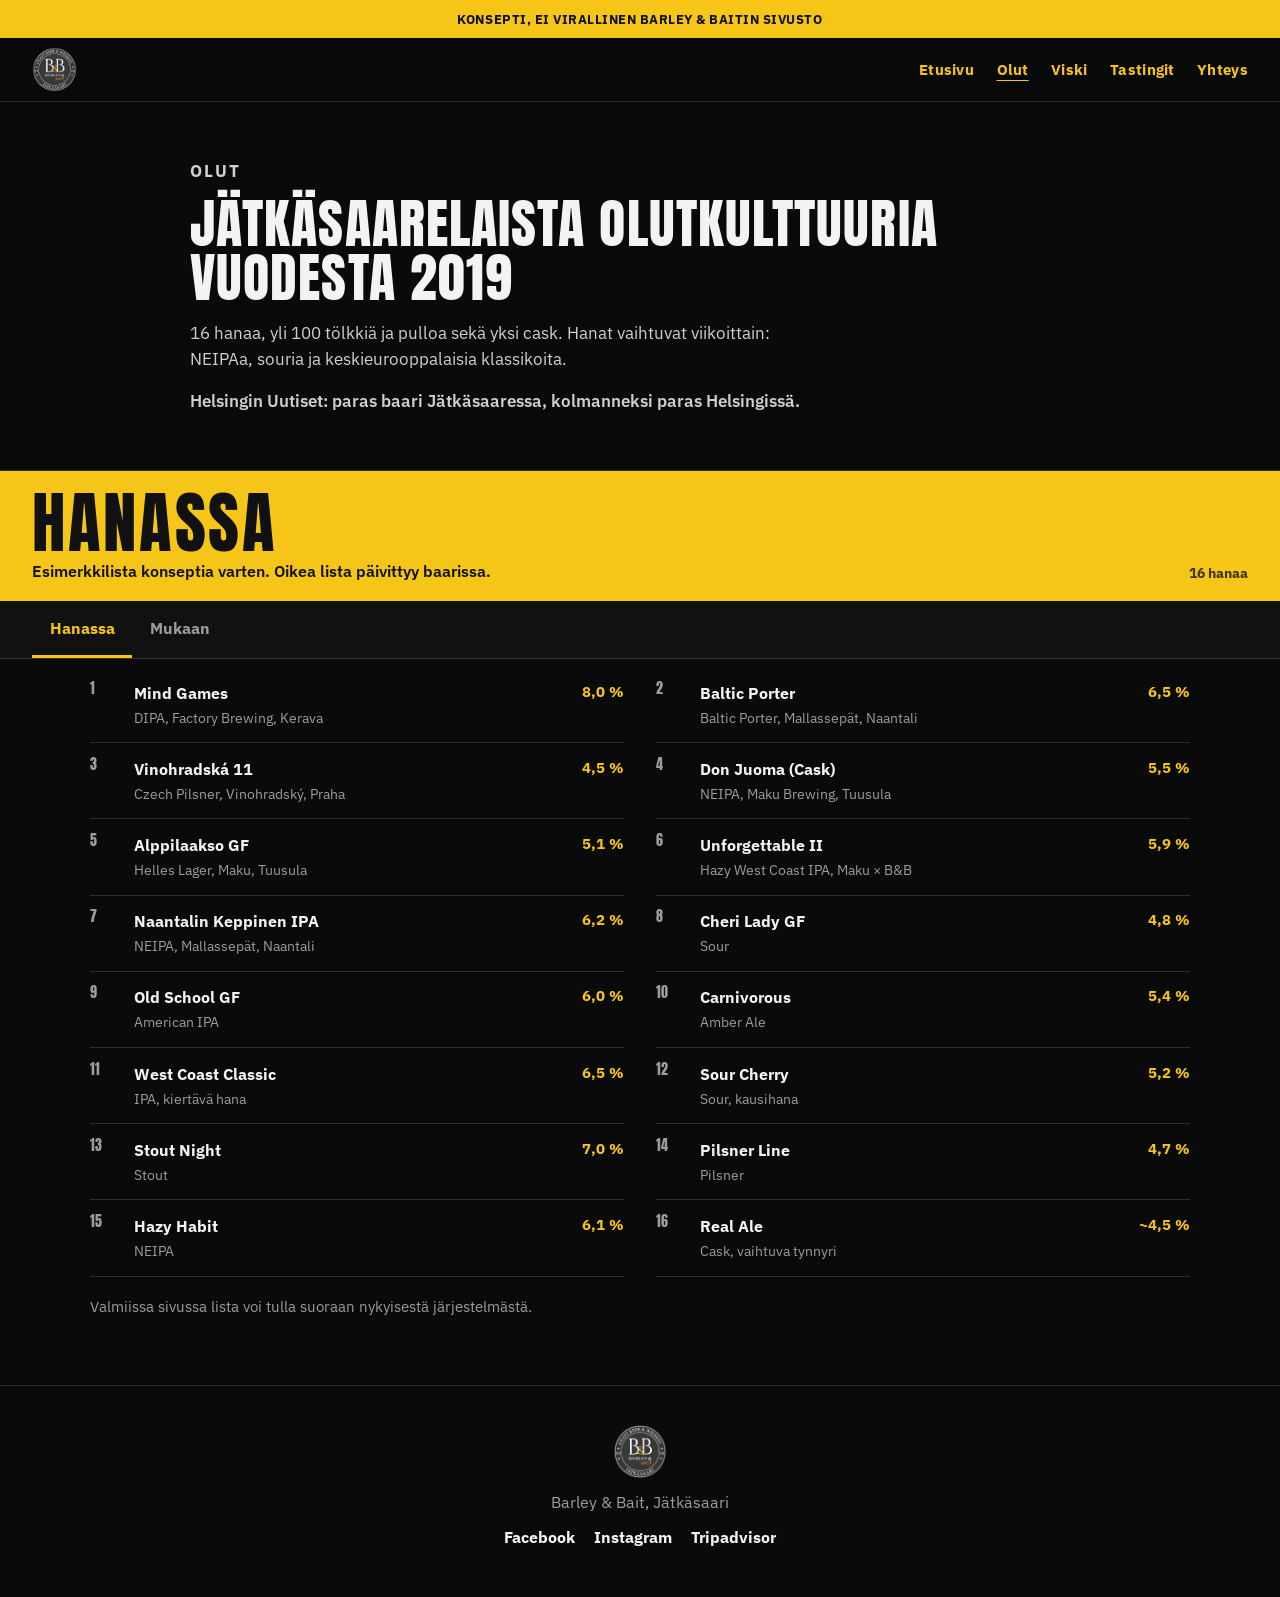
==== olut.html @ c0c60204 "Split concept into separate pages like the original site Move olut, viski, tastingit, and yhteys ont" ====
<!DOCTYPE html>
<html lang="fi">
<head>
  <meta charset="UTF-8" />
  <meta name="viewport" content="width=device-width, initial-scale=1" />
  <title>Olut | Barley &amp; Bait</title>
  <meta name="description" content="Hanassa nyt: 16 hanaa, real ale ja yli 100 tölkkiä sekä pulloa mukaan." />
  <meta name="robots" content="noindex, nofollow" />
  <link rel="preconnect" href="https://fonts.googleapis.com" />
  <link rel="preconnect" href="https://fonts.gstatic.com" crossorigin />
  <link href="https://fonts.googleapis.com/css2?family=Anton&family=IBM+Plex+Sans:ital,wght@0,400;0,500;0,600;0,700;1,400&display=swap" rel="stylesheet" />
  <link rel="stylesheet" href="styles.css" />
</head>
<body>
  <div class="concept-banner" role="note">Konsepti, ei virallinen Barley &amp; Baitin sivusto</div>

  <header class="site-header" id="top">
    <a class="logo" href="index.html">
      <img src="assets/barley-bait-logo.png" alt="Barley &amp; Bait" width="48" height="48" />
    </a>
    <button class="nav-toggle" type="button" aria-expanded="false" aria-controls="site-nav" aria-label="Avaa valikko">
      <span></span><span></span>
    </button>
    <nav class="site-nav" id="site-nav" aria-label="Päänavigaatio">
      <a href="index.html">Etusivu</a>
      <a href="olut.html" aria-current="page">Olut</a>
      <a href="viski.html">Viski</a>
      <a href="tastingit.html">Tastingit</a>
      <a href="yhteys.html">Yhteys</a>
    </nav>
  </header>

  <main>
    <section class="page-intro">
      <p class="eyebrow">Olut</p>
      <h1>Jätkäsaarelaista olutkulttuuria vuodesta 2019</h1>
      <p>
        16 hanaa, yli 100 tölkkiä ja pulloa sekä yksi cask.
        Hanat vaihtuvat viikoittain: NEIPAa, souria ja keskieurooppalaisia klassikoita.
      </p>
      <p class="about__note">Helsingin Uutiset: paras baari Jätkäsaaressa, kolmanneksi paras Helsingissä.</p>
    </section>

    <section class="board" id="hanassa">
      <div class="board__bar">
        <div>
          <h2>Hanassa</h2>
          <p>Esimerkkilista konseptia varten. Oikea lista päivittyy baarissa.</p>
        </div>
        <p class="board__meta">16 hanaa</p>
      </div>

      <div class="board__tabs" role="tablist" aria-label="Olutlistat">
        <button class="board__tab is-active" type="button" role="tab" aria-selected="true" data-panel="hanassa">Hanassa</button>
        <button class="board__tab" type="button" role="tab" aria-selected="false" data-panel="takeaway">Mukaan</button>
      </div>

      <div class="board__panel is-active" id="panel-hanassa" role="tabpanel">
        <ol class="taps">
          <li><span class="taps__n">1</span><div><strong>Mind Games</strong><span>DIPA, Factory Brewing, Kerava</span></div><em>8,0 %</em></li>
          <li><span class="taps__n">2</span><div><strong>Baltic Porter</strong><span>Baltic Porter, Mallassepät, Naantali</span></div><em>6,5 %</em></li>
          <li><span class="taps__n">3</span><div><strong>Vinohradská 11</strong><span>Czech Pilsner, Vinohradský, Praha</span></div><em>4,5 %</em></li>
          <li><span class="taps__n">4</span><div><strong>Don Juoma (Cask)</strong><span>NEIPA, Maku Brewing, Tuusula</span></div><em>5,5 %</em></li>
          <li><span class="taps__n">5</span><div><strong>Alppilaakso GF</strong><span>Helles Lager, Maku, Tuusula</span></div><em>5,1 %</em></li>
          <li><span class="taps__n">6</span><div><strong>Unforgettable II</strong><span>Hazy West Coast IPA, Maku × B&amp;B</span></div><em>5,9 %</em></li>
          <li><span class="taps__n">7</span><div><strong>Naantalin Keppinen IPA</strong><span>NEIPA, Mallassepät, Naantali</span></div><em>6,2 %</em></li>
          <li><span class="taps__n">8</span><div><strong>Cheri Lady GF</strong><span>Sour</span></div><em>4,8 %</em></li>
          <li><span class="taps__n">9</span><div><strong>Old School GF</strong><span>American IPA</span></div><em>6,0 %</em></li>
          <li><span class="taps__n">10</span><div><strong>Carnivorous</strong><span>Amber Ale</span></div><em>5,4 %</em></li>
          <li><span class="taps__n">11</span><div><strong>West Coast Classic</strong><span>IPA, kiertävä hana</span></div><em>6,5 %</em></li>
          <li><span class="taps__n">12</span><div><strong>Sour Cherry</strong><span>Sour, kausihana</span></div><em>5,2 %</em></li>
          <li><span class="taps__n">13</span><div><strong>Stout Night</strong><span>Stout</span></div><em>7,0 %</em></li>
          <li><span class="taps__n">14</span><div><strong>Pilsner Line</strong><span>Pilsner</span></div><em>4,7 %</em></li>
          <li><span class="taps__n">15</span><div><strong>Hazy Habit</strong><span>NEIPA</span></div><em>6,1 %</em></li>
          <li><span class="taps__n">16</span><div><strong>Real Ale</strong><span>Cask, vaihtuva tynnyri</span></div><em>~4,5 %</em></li>
        </ol>
        <p class="board__foot">Valmiissa sivussa lista voi tulla suoraan nykyisestä järjestelmästä.</p>
      </div>

      <div class="board__panel" id="panel-takeaway" role="tabpanel" hidden>
        <div class="takeaway">
          <h3>Tölkit ja pullot mukaan</h3>
          <ul class="takeaway__facts">
            <li><strong>100+</strong> tölkkiä ja pulloa</li>
            <li><strong>14–21</strong> mukaanmyynti</li>
            <li><strong>Alle 8 %</strong></li>
          </ul>
          <p>Konseptissa ei ole koko take away -listaa. Valmis sivu näyttää saman listan kuin nykyinen sivusto.</p>
        </div>
      </div>
    </section>
  </main>

  <footer class="site-footer">
    <img src="assets/barley-bait-logo.png" alt="" width="56" height="56" />
    <p>Barley &amp; Bait, Jätkäsaari</p>
    <div class="social social--footer">
      <a href="https://www.facebook.com/barleybait" target="_blank" rel="noopener noreferrer">Facebook</a>
      <a href="https://www.instagram.com/barleybait" target="_blank" rel="noopener noreferrer">Instagram</a>
      <a href="https://www.tripadvisor.com/Restaurant_Review-g189934-d19238887-Reviews-Barley_Bait-Helsinki_Uusimaa.html" target="_blank" rel="noopener noreferrer">Tripadvisor</a>
    </div>
  </footer>

  <script src="script.js"></script>
</body>
</html>
---- styles.css ----
:root {
  --black: #0a0a0a;
  --ink: #f3f3f3;
  --muted: #9c9c9c;
  --yellow: #f5c518;
  --yellow-dark: #d4a60f;
  --line: rgba(255, 255, 255, 0.14);
  --font-display: "Anton", Impact, sans-serif;
  --font-body: "IBM Plex Sans", "Segoe UI", sans-serif;
  --banner-h: 2.4rem;
  --header-h: 4rem;
  --ease: cubic-bezier(0.22, 1, 0.36, 1);
}

*,
*::before,
*::after {
  box-sizing: border-box;
}

html {
  scroll-behavior: smooth;
}

body {
  margin: 0;
  font-family: var(--font-body);
  color: var(--ink);
  background: var(--black);
  line-height: 1.5;
  -webkit-font-smoothing: antialiased;
}

img {
  display: block;
  max-width: 100%;
}

a {
  color: inherit;
}

button,
input,
textarea {
  font: inherit;
}

h1,
h2,
h3 {
  margin: 0;
  font-weight: 400;
  line-height: 1;
}

p {
  margin: 0;
}

.concept-banner {
  position: sticky;
  top: 0;
  z-index: 50;
  min-height: var(--banner-h);
  display: grid;
  place-items: center;
  padding: 0.5rem 1rem;
  background: var(--yellow);
  color: #111;
  font-size: 0.8rem;
  font-weight: 700;
  letter-spacing: 0.04em;
  text-transform: uppercase;
  text-align: center;
}

.site-header {
  position: sticky;
  top: var(--banner-h);
  z-index: 40;
  display: flex;
  align-items: center;
  justify-content: space-between;
  gap: 1rem;
  min-height: var(--header-h);
  padding: 0.5rem clamp(1rem, 4vw, 2rem);
  background: rgba(10, 10, 10, 0.94);
  border-bottom: 1px solid var(--line);
}

.logo img {
  width: 2.8rem;
  height: 2.8rem;
}

.site-nav {
  display: flex;
  gap: 1.4rem;
}

.site-nav a {
  color: var(--yellow);
  text-decoration: none;
  font-weight: 700;
  font-size: 0.95rem;
  letter-spacing: 0.02em;
}

.site-nav a:hover,
.site-nav a[aria-current="page"] {
  color: #fff;
}

.site-nav a[aria-current="page"] {
  color: var(--yellow);
  text-decoration: underline;
  text-underline-offset: 0.35em;
}

.nav-toggle {
  display: none;
  width: 2.5rem;
  height: 2.5rem;
  border: 1px solid var(--line);
  background: transparent;
  color: var(--ink);
  cursor: pointer;
  padding: 0;
}

.nav-toggle span {
  display: block;
  width: 1rem;
  height: 2px;
  margin: 0.28rem auto;
  background: currentColor;
}

.nav-toggle[aria-expanded="true"] span:first-child {
  transform: translateY(4px) rotate(45deg);
}

.nav-toggle[aria-expanded="true"] span:last-child {
  transform: translateY(-4px) rotate(-45deg);
}

.btn {
  display: inline-flex;
  align-items: center;
  justify-content: center;
  min-height: 2.85rem;
  padding: 0.7rem 1.2rem;
  border: 2px solid transparent;
  text-decoration: none;
  font-weight: 700;
  letter-spacing: 0.03em;
  cursor: pointer;
}

.btn--yellow {
  background: var(--yellow);
  color: #111;
}

.btn--yellow:hover {
  background: #ffe06a;
}

.btn--outline {
  border-color: rgba(255, 255, 255, 0.35);
  background: transparent;
  color: var(--ink);
}

.btn--outline:hover {
  border-color: var(--yellow);
  color: var(--yellow);
}

.hero {
  position: relative;
  min-height: calc(100svh - var(--banner-h) - var(--header-h));
  display: grid;
  place-content: center;
  justify-items: center;
  text-align: center;
  overflow: hidden;
  padding: 3rem 1.25rem 4rem;
}

.hero__media {
  position: absolute;
  inset: 0;
}

.hero__media img {
  width: 100%;
  height: 100%;
  object-fit: cover;
  object-position: center 40%;
  transform: scale(1.05);
}

.hero__scrim {
  position: absolute;
  inset: 0;
  background:
    radial-gradient(circle at 50% 35%, rgba(10, 10, 10, 0.35), rgba(10, 10, 10, 0.82) 58%),
    linear-gradient(180deg, rgba(10, 10, 10, 0.45) 0%, rgba(10, 10, 10, 0.55) 45%, var(--black) 100%);
}

.hero__content {
  position: relative;
  z-index: 1;
  display: grid;
  justify-items: center;
  gap: 1rem;
  width: min(40rem, 100%);
}

.hero__logo {
  width: clamp(11rem, 34vw, 17rem);
  height: auto;
  margin-bottom: 0.4rem;
  filter: drop-shadow(0 12px 28px rgba(0, 0, 0, 0.55));
  animation: pop 0.8s var(--ease) both;
}

.hero__place {
  color: var(--yellow);
  font-size: 0.82rem;
  font-weight: 700;
  letter-spacing: 0.12em;
  text-transform: uppercase;
}

.hero__lede {
  max-width: 34rem;
  color: #d8d8d8;
  font-size: clamp(1.05rem, 2.2vw, 1.25rem);
}

.hero__actions {
  display: flex;
  flex-wrap: wrap;
  justify-content: center;
  gap: 0.7rem;
  margin-top: 0.6rem;
}

.board {
  border-top: 1px solid var(--line);
}

.board__bar {
  background: var(--yellow);
  color: #111;
  padding: 1.1rem clamp(1rem, 4vw, 2rem);
  display: flex;
  justify-content: space-between;
  align-items: end;
  gap: 1rem;
  flex-wrap: wrap;
}

.board__bar h2 {
  font-family: var(--font-display);
  font-size: clamp(2.4rem, 8vw, 4.2rem);
  letter-spacing: 0.04em;
  text-transform: uppercase;
}

.board__bar p {
  margin-top: 0.2rem;
  font-weight: 600;
}

.board__meta {
  font-size: 0.85rem;
  font-weight: 700 !important;
  opacity: 0.8;
}

.board__tabs {
  display: flex;
  gap: 0;
  border-bottom: 1px solid var(--line);
  padding: 0 clamp(1rem, 4vw, 2rem);
  background: #111;
}

.board__tab {
  border: 0;
  background: transparent;
  color: var(--muted);
  padding: 0.95rem 1.1rem;
  font-weight: 700;
  cursor: pointer;
  border-bottom: 3px solid transparent;
}

.board__tab.is-active {
  color: var(--yellow);
  border-bottom-color: var(--yellow);
}

.board__panel {
  width: min(1100px, calc(100% - 2rem));
  margin: 0 auto;
  padding: 0.5rem 0 2.2rem;
}

.board__foot {
  margin-top: 1.2rem;
  color: var(--muted);
  font-size: 0.92rem;
  max-width: 44rem;
}

.taps {
  list-style: none;
  margin: 0;
  padding: 0;
  display: grid;
  grid-template-columns: repeat(2, minmax(0, 1fr));
  column-gap: 2rem;
}

.taps li {
  display: grid;
  grid-template-columns: 2rem 1fr auto;
  gap: 0.75rem;
  align-items: start;
  padding: 0.85rem 0;
  border-bottom: 1px solid var(--line);
}

.taps__n {
  font-family: var(--font-display);
  color: var(--yellow);
  font-size: 1.2rem;
  line-height: 1.2;
}

.taps strong {
  display: block;
  font-size: 1rem;
  font-weight: 700;
}

.taps span {
  color: var(--muted);
  font-size: 0.86rem;
}

.taps em {
  font-style: normal;
  font-weight: 700;
  color: var(--yellow);
  white-space: nowrap;
  font-size: 0.92rem;
}

.takeaway {
  padding: 1.6rem 0 0.5rem;
  max-width: 40rem;
}

.takeaway h3 {
  font-family: var(--font-display);
  font-size: clamp(1.8rem, 5vw, 2.4rem);
  letter-spacing: 0.03em;
  text-transform: uppercase;
  margin-bottom: 1rem;
}

.takeaway__facts {
  list-style: none;
  margin: 0 0 1rem;
  padding: 0;
  display: grid;
  grid-template-columns: repeat(3, minmax(0, 1fr));
  gap: 0.75rem;
}

.takeaway__facts li {
  border-top: 3px solid var(--yellow);
  padding-top: 0.7rem;
  color: var(--muted);
  font-size: 0.92rem;
}

.takeaway__facts strong {
  display: block;
  color: var(--ink);
  font-size: 1.15rem;
  margin-bottom: 0.15rem;
}

.takeaway p {
  color: var(--muted);
}

.home-links {
  display: grid;
  grid-template-columns: repeat(2, minmax(0, 1fr));
  gap: 1px;
  background: var(--line);
  border-top: 1px solid var(--line);
}

.home-link {
  display: grid;
  gap: 0.35rem;
  padding: clamp(1.6rem, 4vw, 2.4rem) clamp(1rem, 4vw, 2rem);
  background: var(--black);
  text-decoration: none;
  transition: background 0.2s var(--ease);
}

.home-link:hover {
  background: #141414;
}

.home-link span {
  color: var(--yellow);
  font-size: 0.78rem;
  font-weight: 700;
  letter-spacing: 0.12em;
  text-transform: uppercase;
}

.home-link strong {
  font-family: var(--font-display);
  font-size: clamp(1.5rem, 4vw, 2.2rem);
  font-weight: 400;
  letter-spacing: 0.02em;
  text-transform: uppercase;
}

.page-intro,
.page-section {
  width: min(900px, calc(100% - 2rem));
  margin: 0 auto;
  padding: clamp(2.4rem, 6vw, 3.5rem) 0;
}

.page-intro h1,
.page-section h1,
.tastings__intro h1 {
  font-family: var(--font-display);
  font-size: clamp(2.2rem, 6vw, 3.4rem);
  letter-spacing: 0.02em;
  text-transform: uppercase;
  margin: 0.5rem 0 1rem;
}

.page-intro p {
  color: #cfcfcf;
  font-size: 1.08rem;
  max-width: 40rem;
}

.visit.page-section {
  width: min(1100px, calc(100% - 2rem));
}

.visit h1 {
  font-family: var(--font-display);
  font-size: clamp(2.2rem, 6vw, 3.4rem);
  letter-spacing: 0.02em;
  text-transform: uppercase;
  margin: 0.4rem 0 1.6rem;
}

.visit h2 {
  font-family: var(--font-display);
  color: var(--yellow);
  letter-spacing: 0.04em;
  text-transform: uppercase;
  font-size: 1.15rem;
  margin-bottom: 0.4rem;
}

.whiskey-page {
  border-top: 1px solid var(--line);
}

.whiskey-page__grid {
  width: min(980px, calc(100% - 2rem));
  margin: 0 auto;
  padding: clamp(2rem, 5vw, 3rem) 0 clamp(3rem, 6vw, 4rem);
  display: grid;
  grid-template-columns: 1.2fr 0.8fr;
  gap: clamp(1.5rem, 4vw, 2.5rem);
  align-items: start;
}

.whiskey-page__copy h2 {
  font-family: var(--font-display);
  font-size: clamp(1.8rem, 4vw, 2.6rem);
  letter-spacing: 0.02em;
  text-transform: uppercase;
  margin-bottom: 0.9rem;
}

.whiskey-page__copy > p {
  color: #cfcfcf;
  font-size: 1.08rem;
  max-width: 36rem;
}

.whiskey-page__awards {
  margin: 1.2rem 0 1.5rem;
  color: var(--yellow);
  font-weight: 600;
  font-size: 0.95rem;
}

.whiskey-page__aside {
  border: 1px solid var(--line);
  padding: 1.2rem;
  background: #111;
}

.whiskey-page__aside h3 {
  font-family: var(--font-display);
  font-size: 1.4rem;
  letter-spacing: 0.04em;
  text-transform: uppercase;
  margin-bottom: 0.9rem;
}

.whiskey-page__aside .spaces {
  margin-top: 0;
}

.whiskey-page__aside > p {
  margin-top: 1rem;
  color: var(--muted);
  font-size: 0.95rem;
}

.tastings.page-section {
  border-top: 0;
  padding-top: clamp(2.4rem, 6vw, 3.5rem);
}

.booking h2 {
  font-family: var(--font-display);
  font-size: 1.8rem;
  letter-spacing: 0.03em;
  text-transform: uppercase;
}

.quote blockquote {
  margin: 0 auto;
  width: min(720px, 100%);
  text-align: center;
}

.quote p {
  font-family: var(--font-display);
  font-size: clamp(1.7rem, 4.5vw, 2.6rem);
  letter-spacing: 0.02em;
  line-height: 1.15;
  text-transform: uppercase;
}

.quote cite {
  display: inline-block;
  margin-top: 1rem;
  color: var(--yellow);
  font-style: normal;
  font-weight: 700;
  font-size: 0.85rem;
  letter-spacing: 0.1em;
  text-transform: uppercase;
}

.about {
  width: min(760px, calc(100% - 2rem));
  margin: 0 auto;
  padding: clamp(3rem, 7vw, 4.5rem) 0;
}

.eyebrow {
  color: var(--yellow);
  font-size: 0.78rem;
  font-weight: 700;
  letter-spacing: 0.14em;
  text-transform: uppercase;
  margin-bottom: 0.7rem;
}

.about h2 {
  font-family: var(--font-display);
  font-size: clamp(2rem, 5vw, 3rem);
  letter-spacing: 0.02em;
  text-transform: uppercase;
  margin-bottom: 1rem;
}

.about__text {
  color: #cfcfcf;
  font-size: 1.08rem;
}

.about__note {
  margin-top: 1rem;
  color: var(--yellow);
  font-weight: 600;
}

.spaces {
  display: grid;
  grid-template-columns: repeat(3, 1fr);
  gap: 0;
  margin-top: 1.8rem;
  border: 1px solid var(--line);
}

.spaces div {
  padding: 1rem 0.7rem;
  text-align: center;
  border-right: 1px solid var(--line);
}

.spaces div:last-child {
  border-right: 0;
}

.spaces strong {
  display: block;
  font-family: var(--font-display);
  font-size: 1.25rem;
  letter-spacing: 0.03em;
  text-transform: uppercase;
  margin-bottom: 0.2rem;
}

.spaces span {
  color: var(--muted);
  font-size: 0.9rem;
}

.whiskey {
  border-top: 1px solid var(--line);
}

.whiskey__bar {
  background: var(--yellow);
  color: #111;
  padding: 1.1rem clamp(1rem, 4vw, 2rem);
}

.whiskey__bar h2 {
  font-family: var(--font-display);
  font-size: clamp(2.4rem, 8vw, 4.2rem);
  letter-spacing: 0.04em;
  text-transform: uppercase;
}

.whiskey__bar p {
  margin-top: 0.25rem;
  font-weight: 600;
}

.whiskey__body {
  width: min(760px, calc(100% - 2rem));
  margin: 0 auto;
  padding: clamp(2rem, 5vw, 3rem) 0 clamp(3rem, 6vw, 4rem);
}

.whiskey__body > p {
  color: #cfcfcf;
  font-size: 1.08rem;
  max-width: 40rem;
}

.whiskey__points {
  list-style: none;
  margin: 1.3rem 0 1.6rem;
  padding: 0;
  display: grid;
  gap: 0.65rem;
}

.whiskey__points li {
  position: relative;
  padding-left: 1.1rem;
}

.whiskey__points li::before {
  content: "";
  position: absolute;
  left: 0;
  top: 0.55rem;
  width: 0.45rem;
  height: 0.45rem;
  background: var(--yellow);
}

.tastings {
  padding: clamp(3rem, 7vw, 4.5rem) clamp(1rem, 4vw, 2rem);
  border-top: 1px solid var(--line);
}

.tastings__intro {
  width: min(820px, 100%);
  margin: 0 auto 1.8rem;
}

.tastings__intro h2 {
  font-family: var(--font-display);
  font-size: clamp(2.4rem, 7vw, 4rem);
  letter-spacing: 0.04em;
  text-transform: uppercase;
}

.tastings__intro p {
  margin-top: 0.6rem;
  color: var(--muted);
  max-width: 32rem;
  font-size: 1.05rem;
}

.price-list {
  list-style: none;
  margin: 0 auto 2.2rem;
  padding: 0;
  width: min(820px, 100%);
  border-top: 1px solid var(--line);
}

.price-list li {
  display: grid;
  grid-template-columns: 1fr auto;
  gap: 1rem;
  align-items: center;
  padding: 1.1rem 0;
  border-bottom: 1px solid var(--line);
}

.price-list span {
  display: block;
  color: var(--yellow);
  font-size: 0.75rem;
  font-weight: 700;
  letter-spacing: 0.1em;
  text-transform: uppercase;
  margin-bottom: 0.25rem;
}

.price-list strong {
  display: block;
  font-size: 1.15rem;
}

.price-list p {
  color: var(--muted);
  font-size: 0.92rem;
  margin-top: 0.2rem;
}

.price-list b {
  font-family: var(--font-display);
  font-size: 1.8rem;
  font-weight: 400;
  color: var(--yellow);
}

.booking {
  width: min(820px, 100%);
  margin: 0 auto;
  padding: 1.4rem;
  border: 1px solid var(--line);
  background: #111;
}

.booking h3 {
  font-family: var(--font-display);
  font-size: 1.8rem;
  letter-spacing: 0.03em;
  text-transform: uppercase;
}

.booking__hint {
  margin: 0.35rem 0 1.1rem;
  color: var(--muted);
  font-size: 0.92rem;
}

.booking fieldset {
  margin: 0;
  padding: 0;
  border: 0;
  display: grid;
  grid-template-columns: repeat(2, minmax(0, 1fr));
  gap: 0.55rem 1rem;
}

.booking legend {
  margin-bottom: 0.55rem;
  font-weight: 700;
}

.booking fieldset label {
  display: flex;
  align-items: center;
  gap: 0.55rem;
  color: var(--muted);
}

.booking input[type="checkbox"] {
  appearance: none;
  width: 1.05rem;
  height: 1.05rem;
  margin: 0;
  flex: 0 0 1.05rem;
  border: 1.5px solid rgba(255, 255, 255, 0.45);
  background: #0a0a0a;
  display: grid;
  place-content: center;
  cursor: pointer;
}

.booking input[type="checkbox"]::before {
  content: "";
  width: 0.55rem;
  height: 0.55rem;
  transform: scale(0);
  background: var(--yellow);
  transition: transform 0.12s ease;
}

.booking input[type="checkbox"]:checked {
  border-color: var(--yellow);
}

.booking input[type="checkbox"]:checked::before {
  transform: scale(1);
}

.booking__grid {
  display: grid;
  grid-template-columns: repeat(2, minmax(0, 1fr));
  gap: 0.9rem;
  margin: 1.1rem 0 1.2rem;
}

.booking__grid label,
.booking__full {
  display: grid;
  gap: 0.35rem;
  color: var(--muted);
  font-size: 0.9rem;
}

.booking__full {
  grid-column: 1 / -1;
}

.booking input:not([type="checkbox"]),
.booking textarea {
  width: 100%;
  border: 1px solid var(--line);
  background: #0a0a0a;
  color: var(--ink);
  padding: 0.75rem 0.8rem;
  outline: none;
}

.booking input:not([type="checkbox"]):focus,
.booking textarea:focus {
  border-color: var(--yellow);
}

.booking__status {
  margin-top: 0.8rem;
  min-height: 1.2rem;
  color: var(--yellow);
}

.visit {
  padding: clamp(3rem, 7vw, 4.5rem) clamp(1rem, 4vw, 2rem);
  border-top: 1px solid var(--line);
  width: min(1100px, 100%);
  margin: 0 auto;
}

.visit h2 {
  font-family: var(--font-display);
  font-size: clamp(2.4rem, 7vw, 4rem);
  letter-spacing: 0.04em;
  text-transform: uppercase;
  margin-bottom: 1.5rem;
}

.visit__layout {
  display: grid;
  grid-template-columns: minmax(0, 0.9fr) minmax(0, 1.1fr);
  gap: clamp(1.2rem, 3vw, 2rem);
  align-items: stretch;
}

.visit__info {
  display: grid;
  gap: 1.2rem;
  align-content: start;
}

.visit h3 {
  font-family: var(--font-display);
  color: var(--yellow);
  letter-spacing: 0.04em;
  text-transform: uppercase;
  font-size: 1.15rem;
  margin-bottom: 0.4rem;
}

.visit p {
  color: #d5d5d5;
  font-size: 1.05rem;
}

.visit a {
  text-decoration: none;
}

.visit a:hover {
  color: var(--yellow);
}

.visit__map {
  min-height: 22rem;
  border: 1px solid var(--line);
  overflow: hidden;
  background: #111;
}

.visit__map iframe {
  width: 100%;
  height: 100%;
  min-height: 22rem;
  border: 0;
  filter: grayscale(1) contrast(1.05) brightness(0.72);
}

.social {
  display: flex;
  flex-wrap: wrap;
  gap: 0.9rem 1.2rem;
}

.social a {
  color: var(--ink);
  font-weight: 700;
  text-decoration: none;
}

.social a:hover {
  color: var(--yellow);
}

.social--footer {
  justify-content: center;
}

.site-footer {
  margin-top: 2rem;
  padding: 2.4rem 1rem 3rem;
  border-top: 1px solid var(--line);
  text-align: center;
  display: grid;
  justify-items: center;
  gap: 0.7rem;
}

.site-footer img {
  width: 3.4rem;
  height: 3.4rem;
}

.site-footer p {
  color: var(--muted);
}

@keyframes pop {
  from {
    opacity: 0;
    transform: scale(0.94) translateY(10px);
  }
  to {
    opacity: 1;
    transform: none;
  }
}

@media (max-width: 900px) {
  .taps,
  .visit__layout,
  .takeaway__facts {
    grid-template-columns: 1fr;
  }

  .spaces {
    grid-template-columns: 1fr;
  }

  .spaces div {
    border-right: 0;
    border-bottom: 1px solid var(--line);
  }

  .spaces div:last-child {
    border-bottom: 0;
  }
}

@media (max-width: 800px) {
  .nav-toggle {
    display: inline-block;
  }

  .site-nav {
    display: none;
    position: absolute;
    top: calc(100% + 0.35rem);
    right: 1rem;
    left: 1rem;
    flex-direction: column;
    gap: 0;
    padding: 0.4rem;
    background: #111;
    border: 1px solid var(--line);
  }

  .site-nav.is-open {
    display: flex;
  }

  .site-nav a {
    padding: 0.85rem 0.8rem;
  }

  .booking fieldset,
  .booking__grid {
    grid-template-columns: 1fr;
  }
}

@media (max-width: 560px) {
  .taps li,
  .price-list li {
    grid-template-columns: 1.6rem 1fr;
  }

  .taps em,
  .price-list b {
    grid-column: 2;
    justify-self: start;
  }

  .hero__actions {
    width: 100%;
  }

  .hero__actions .btn {
    flex: 1 1 auto;
  }
}

@media (prefers-reduced-motion: reduce) {
  html {
    scroll-behavior: auto;
  }

  *,
  *::before,
  *::after {
    animation: none !important;
    transition: none !important;
  }
}
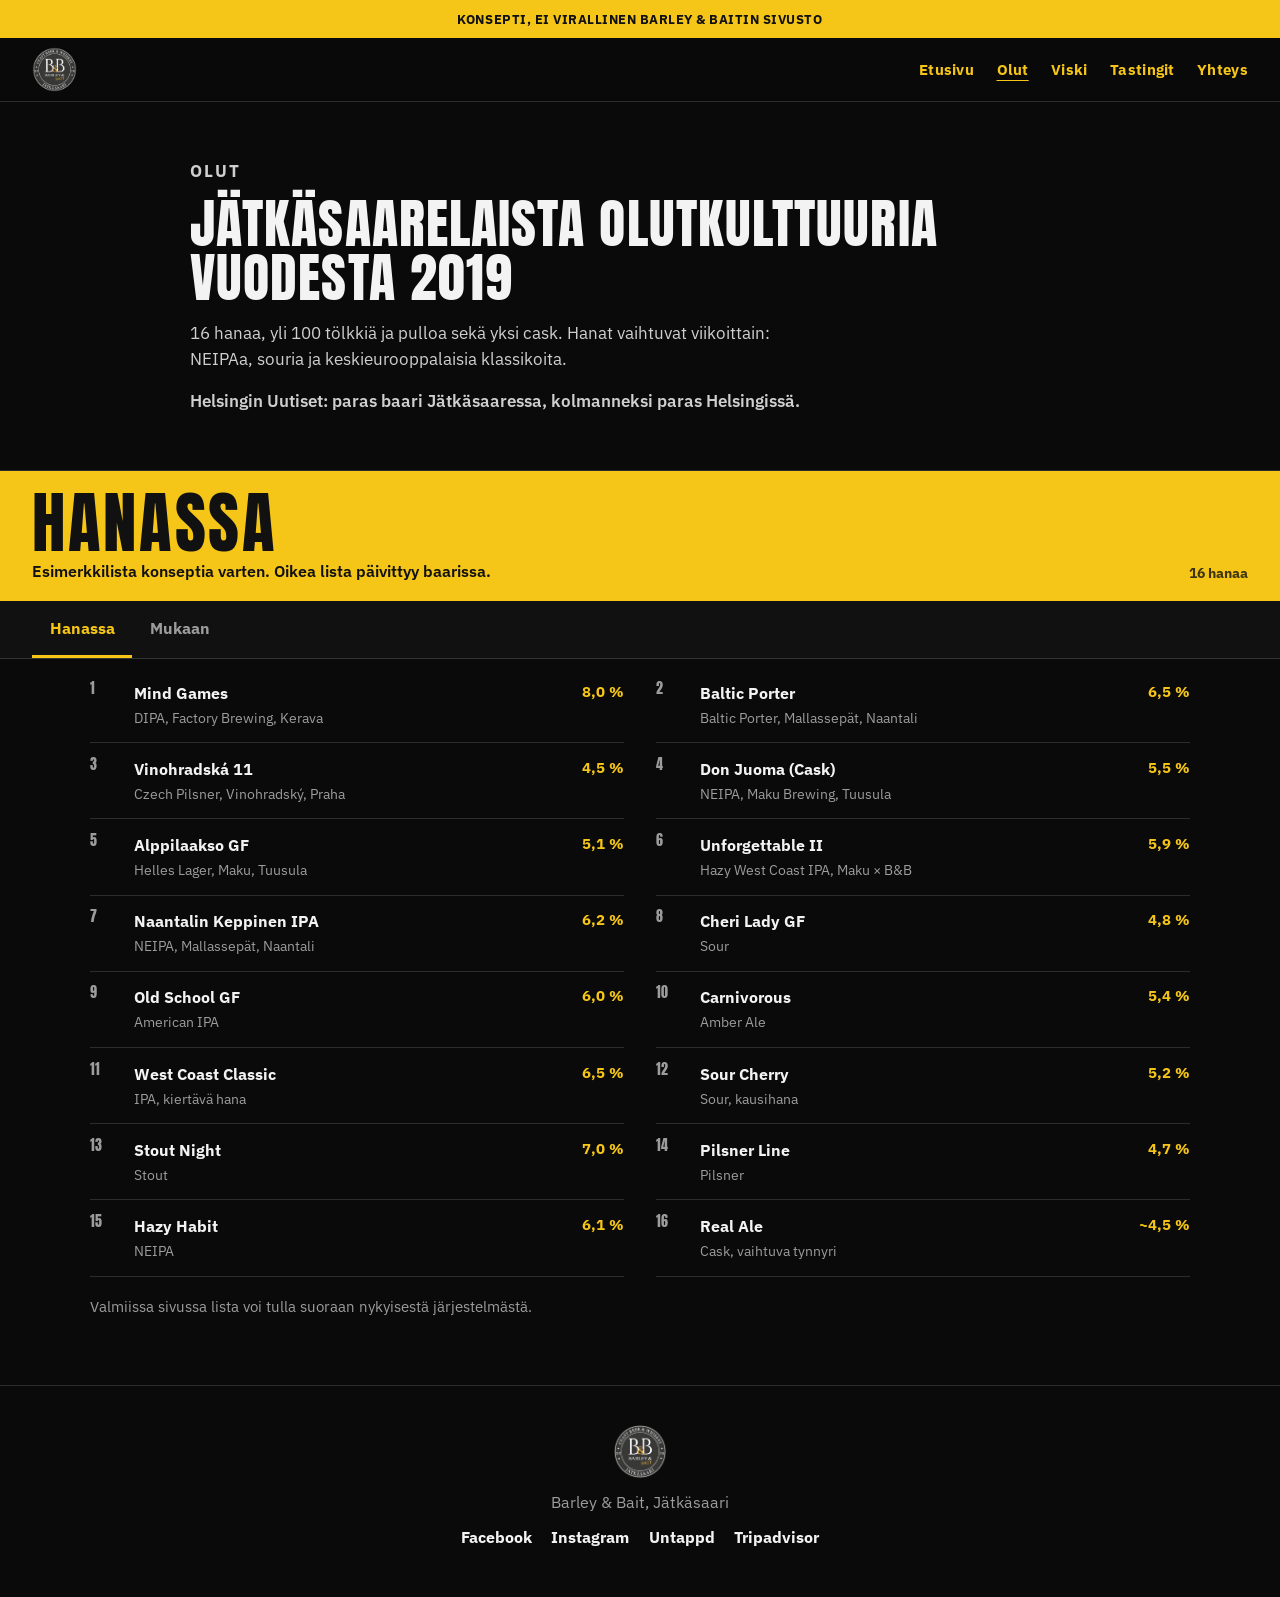
==== commit 8f02873a: "Surface hours, address, and Untappd on the homepage Add clear social links under the hero including " ====
--- a/olut.html
+++ b/olut.html
@@ -97,6 +97,7 @@
     <div class="social social--footer">
       <a href="https://www.facebook.com/barleybait" target="_blank" rel="noopener noreferrer">Facebook</a>
       <a href="https://www.instagram.com/barleybait" target="_blank" rel="noopener noreferrer">Instagram</a>
+      <a href="https://untappd.com/v/barley-and-bait/9389634" target="_blank" rel="noopener noreferrer">Untappd</a>
       <a href="https://www.tripadvisor.com/Restaurant_Review-g189934-d19238887-Reviews-Barley_Bait-Helsinki_Uusimaa.html" target="_blank" rel="noopener noreferrer">Tripadvisor</a>
     </div>
   </footer>
--- a/styles.css
+++ b/styles.css
@@ -554,6 +554,12 @@
   text-transform: uppercase;
 }
 
+.quote {
+  padding: clamp(2.8rem, 7vw, 4rem) clamp(1rem, 4vw, 2rem);
+  border-top: 1px solid var(--line);
+  background: #111;
+}
+
 .quote blockquote {
   margin: 0 auto;
   width: min(720px, 100%);
@@ -655,6 +661,7 @@
   padding: 1.1rem clamp(1rem, 4vw, 2rem);
 }
 
+.whiskey__bar h1,
 .whiskey__bar h2 {
   font-family: var(--font-display);
   font-size: clamp(2.4rem, 8vw, 4.2rem);
@@ -884,18 +891,10 @@
 }
 
 .visit {
-  padding: clamp(3rem, 7vw, 4.5rem) clamp(1rem, 4vw, 2rem);
-  border-top: 1px solid var(--line);
-  width: min(1100px, 100%);
+  padding: clamp(2.4rem, 6vw, 3.5rem) 0;
+  border-top: 0;
+  width: min(1100px, calc(100% - 2rem));
   margin: 0 auto;
-}
-
-.visit h2 {
-  font-family: var(--font-display);
-  font-size: clamp(2.4rem, 7vw, 4rem);
-  letter-spacing: 0.04em;
-  text-transform: uppercase;
-  margin-bottom: 1.5rem;
 }
 
 .visit__layout {
@@ -909,15 +908,6 @@
   display: grid;
   gap: 1.2rem;
   align-content: start;
-}
-
-.visit h3 {
-  font-family: var(--font-display);
-  color: var(--yellow);
-  letter-spacing: 0.04em;
-  text-transform: uppercase;
-  font-size: 1.15rem;
-  margin-bottom: 0.4rem;
 }
 
 .visit p {
@@ -964,8 +954,68 @@
   color: var(--yellow);
 }
 
-.social--footer {
+.social--hero {
+  margin-top: 1.2rem;
   justify-content: center;
+  gap: 0.85rem 1.3rem;
+}
+
+.social--hero a {
+  color: #fff;
+  font-size: 0.92rem;
+  letter-spacing: 0.04em;
+  text-transform: uppercase;
+  border-bottom: 1px solid rgba(245, 197, 24, 0.55);
+  padding-bottom: 0.1rem;
+}
+
+.social--hero a:hover {
+  color: var(--yellow);
+  border-bottom-color: var(--yellow);
+}
+
+.home-info {
+  border-top: 1px solid var(--line);
+  padding: clamp(2.4rem, 6vw, 3.5rem) clamp(1rem, 4vw, 2rem);
+  background: #111;
+}
+
+.home-info__grid {
+  width: min(980px, 100%);
+  margin: 0 auto;
+  display: grid;
+  grid-template-columns: repeat(4, minmax(0, 1fr));
+  gap: 1.4rem;
+}
+
+.home-info h2 {
+  font-family: var(--font-display);
+  color: var(--yellow);
+  letter-spacing: 0.04em;
+  text-transform: uppercase;
+  font-size: 1.2rem;
+  margin-bottom: 0.45rem;
+}
+
+.home-info p {
+  color: #d5d5d5;
+  font-size: 1.05rem;
+}
+
+.home-info a {
+  text-decoration: none;
+}
+
+.home-info a:hover {
+  color: var(--yellow);
+}
+
+.home-info__actions {
+  width: min(980px, 100%);
+  margin: 1.6rem auto 0;
+  display: flex;
+  flex-wrap: wrap;
+  gap: 0.7rem;
 }
 
 .site-footer {
@@ -1001,7 +1051,10 @@
 @media (max-width: 900px) {
   .taps,
   .visit__layout,
-  .takeaway__facts {
+  .takeaway__facts,
+  .home-links,
+  .whiskey-page__grid,
+  .home-info__grid {
     grid-template-columns: 1fr;
   }
 
